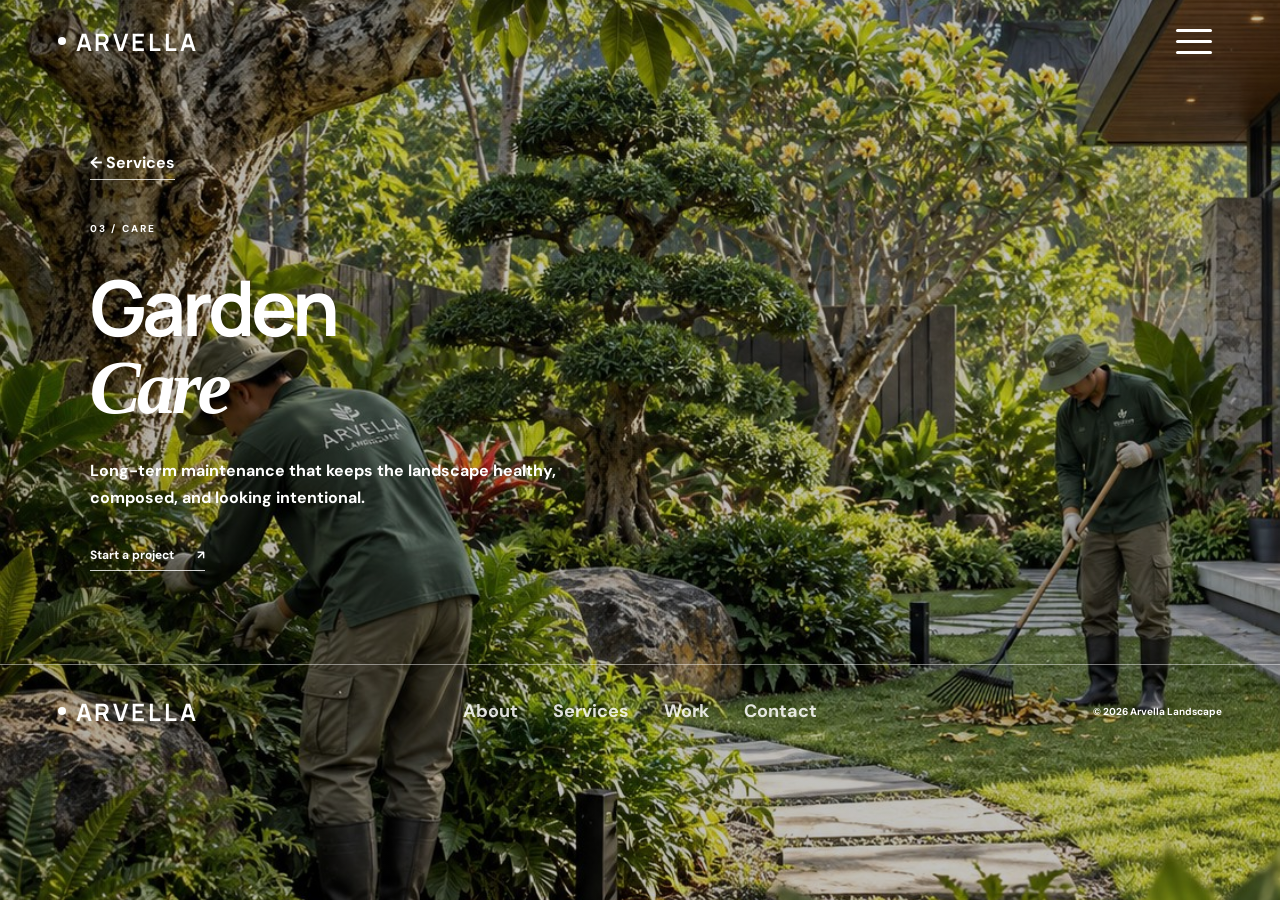
==== garden-care.html @ 7b5dc2e1 "Compensate background for Chrome toolbar viewport changes" ====
<!DOCTYPE html>
<html lang="en">
<head>
  <meta charset="UTF-8" />
  <meta name="viewport" content="width=device-width, initial-scale=1.0" />
  <meta name="description" content="Arvella Landscape — landscape design, build, and garden care." />
  <title>Garden Care — ARVELLA</title>
  <link rel="icon" type="image/png" sizes="1254x1254" href="favicon-leaf.png?v=2" />
  <link rel="preload" as="image" href="assets/images/garden-care-photo.jpg" fetchpriority="high" />
  <link rel="preconnect" href="https://fonts.googleapis.com">
  <link rel="preconnect" href="https://fonts.gstatic.com" crossorigin>
  <link href="https://fonts.googleapis.com/css2?family=DM+Sans:wght@400;500;600&family=Manrope:wght@500;600;700;800&display=swap" rel="stylesheet">
  <link rel="stylesheet" href="style.css?v=74" />
<style>
.design-page{
  background:transparent !important;
  position:relative;
  isolation:isolate;
}
.design-page::before{
  content:"";
  position:fixed;
  inset:0;
  width:100vw;
  height:100vh;
  height:100lvh;
  z-index:-2;
  background:
    linear-gradient(90deg,rgba(0,0,0,.32) 0%,rgba(0,0,0,.24) 35%,rgba(0,0,0,.24) 100%),
    url("assets/images/garden-care-photo.jpg") center center / cover no-repeat;
  pointer-events:none;
}
@supports (height: 100dvh) {
  .design-page::before {
    top: calc(100dvh - 100lvh);
  }
}
.design-page .nav{
  position:relative;
  color:var(--ink) !important;
  animation:none !important;
  animation-delay:0s !important;
  animation-duration:0s !important;
  opacity:1 !important;
  transform:none !important;
  transition:none !important;
  will-change:auto !important;
}
.design-page .nav .brand{color:#fff}
.design-page .design-content{padding:70px 7vw 100px;position:relative;z-index:1}
@media(max-width:800px){
  body.design-page{min-height:100svh;display:flex;flex-direction:column}
  .design-page .design-content{flex:1}
  .design-page footer{margin-top:32px;padding-top:20px}
}
.design-layout{display:grid;grid-template-columns:1fr 1fr;gap:7vw;align-items:center}
.design-layout img{width:100%;height:auto;display:block}
.design-layout h1{font:600 clamp(48px,6vw,90px)/1 var(--display);letter-spacing:-.05em;margin:30px 0}
.design-layout h1 em{font-family:var(--serif);font-weight:400}
.design-layout p{line-height:1.7;max-width:36em;margin-bottom:32px}
.design-page .design-back{display:inline-block;margin-bottom:40px;border-bottom:1px solid currentColor;padding-bottom:6px}
.design-page a{-webkit-tap-highlight-color:transparent}
@media(max-width:800px){.design-layout{grid-template-columns:1fr;gap:36px}.design-page .design-content{padding:35px 6vw 70px}}
body.design-page .nav,.design-page .nav .brand,.design-page .nav .menu-toggle{animation:none !important;animation-delay:0s !important;animation-duration:0s !important;transition:none !important;opacity:1 !important;transform:none !important;will-change:auto !important;}
.design-page,
.design-page .design-content,
.design-page .design-content * ,
.design-page footer,
.design-page footer *{
  color:#fff !important;
}
.design-page .design-back,
.design-page .text-link{
  border-color:rgba(255,255,255,.8) !important;
}
.design-page footer{
  border-top-color:rgba(255,255,255,.45) !important;
}
.design-page .menu-toggle span{
  background:#fff !important;
}
.design-page .nav,
.design-page .nav *,
.design-page .design-content,
.design-page .design-content *,
.design-page footer,
.design-page footer *{
  font-weight:700 !important;
}
</style>
</head>
<body class="design-page">
  

  <header class="nav" id="nav">
    <a class="brand" href="index.html#home"><span class="brand-dot"></span>ARVELLA</a>
    <nav class="desktop-menu">
      <a href="index.html#about">About</a>
      <a href="index.html#services">Services</a>
      <a href="index.html#work">Selected Work</a>
      <a href="index.html#contact">Contact</a>
    </nav>
    <a class="nav-cta" href="index.html#contact">Start a project <span>↗</span></a>
    <button class="menu-toggle" aria-label="Open menu"><span></span><span></span><span></span></button>
  </header>

  <div class="menu-panel" aria-hidden="true">
    <button class="menu-close" aria-label="Close menu"><span></span><span></span></button>
    <div class="menu-panel-links">
      <div class="menu-panel-item"><span>SERVICE AREA</span><b>↗</b></div>
      <div class="menu-panel-item"><span>PORTFOLIO</span><b>↗</b></div>
      <div class="menu-language">
        <button class="menu-globe" type="button" aria-expanded="false" aria-controls="language-options">
          <svg viewBox="0 0 24 24" aria-hidden="true" focusable="false">
          <circle cx="12" cy="12" r="9"></circle>
          <path d="M3 12h18M12 3c2.6 2.5 4 5.5 4 9s-1.4 6.5-4 9M12 3c-2.6 2.5-4 5.5-4 9s1.4 6.5 4 9M5.2 7.5h13.6M5.2 16.5h13.6"></path>
        </svg>
          <span>Languages</span>
          <span class="language-chevron" aria-hidden="true"></span>
        </button>
        <div class="language-options" id="language-options" aria-hidden="true" inert>
          <div class="language-options-inner">
            <button type="button" lang="en" data-language="id" aria-pressed="false">Indonesian</button>
            <button type="button" lang="en" data-language="en" aria-pressed="true">English</button>
          </div>
        </div>
      </div>
    </div>
  </div>

  <main class="design-content">
    <a class="design-back" href="index.html#services">← <span>Services</span></a>
    <div class="design-layout">
      <div>
        <p class="eyebrow">03 / <span>CARE</span></p>
        <h1>Garden<br><em>Care</em></h1>
        <p>Long-term maintenance that keeps the landscape healthy, composed, and looking intentional.</p>
        <a class="text-link" href="index.html#contact">Start a project <span>↗</span></a>
      </div>
    </div>
  </main>
  <footer>
    <a class="brand" href="index.html#home"><span class="brand-dot"></span>ARVELLA</a>
    <div class="footer-links"><a href="index.html#about">About</a><a href="index.html#services">Services</a><a href="index.html#work">Work</a><a href="https://wa.me/6285741951002?text=Halo%20Mutiara%20Garden%20%F0%9F%91%8B%0AMau%20konsultasi%20dong%2C%20bisa%20tolong%20dibantu%3F" target="_blank" rel="noopener noreferrer">Contact</a></div>
    <p>© 2026 Arvella Landscape</p>
  </footer>

  <script src="script.js?v=47"></script>
</body>
</html>
---- style.css ----
:root{
  --ink:#142018;--cream:#f2f0e8;--line:rgba(20,32,24,.18);--muted:#687168;
  --serif:Georgia,"Times New Roman",serif;--sans:"DM Sans",sans-serif;--display:"Manrope",sans-serif
}
*{box-sizing:border-box;margin:0;padding:0}
html{scroll-behavior:smooth}
body{background:var(--cream);color:var(--ink);font-family:var(--sans);overflow-x:clip}
a{color:inherit;text-decoration:none}
.nav{position:absolute;top:0;left:0;width:100%;height:82px;z-index:99999;display:flex;align-items:center;justify-content:space-between;padding:0 4.5vw;color:#fff}
.brand{font:900 24px var(--display);letter-spacing:.12em;display:flex;align-items:center;gap:10px;color:#fff}
.brand-dot{width:8px;height:8px;border-radius:50%;background:currentColor;display:inline-block}
.desktop-menu{display:flex;gap:42px;font-size:17px;font-weight:800}
.desktop-menu a,.footer-links a{color:#fff;opacity:.85;transition:.25s}footer .brand{color:#111}footer .footer-links a{color:#111;opacity:.85}
.desktop-menu a:hover,.footer-links a:hover{opacity:1}
.nav-cta{border:1px solid rgba(255,255,255,.7);border-radius:99px;padding:17px 30px;font-size:16px;font-weight:800}
.nav-cta span{margin-left:16px}
.menu-toggle{
  display:none;
  background:none;
  border:0;
  outline:none;
  box-shadow:none;
  -webkit-appearance:none;
  appearance:none;
  -webkit-tap-highlight-color:transparent;
  -webkit-touch-callout:none;
  user-select:none;
  -webkit-user-select:none;
}
.menu-toggle:focus,
.menu-toggle:active{
  outline:none;
  box-shadow:none;
  background:transparent;
}
.menu-panel{display:none}
.hero{height:100vh;min-height:680px;position:relative;color:#fff;display:flex;align-items:flex-end;padding:0 7vw 8vh;overflow:hidden}
.hero-image,.statement-bg,.project-img{background-position:center;background-size:cover}
.hero-image{position:absolute;inset:0;background-image:url("hero.jpg");background-position:center;background-size:cover;transform:scale(1.03)}
.hero-overlay{position:absolute;inset:0;background:linear-gradient(180deg,rgba(0,0,0,.12),rgba(0,0,0,.03) 45%,rgba(0,0,0,.30))}
.hero-content{position:relative;z-index:2;max-width:900px}
.eyebrow{font-size:10px;letter-spacing:.22em;font-weight:600;margin-bottom:25px}
.hero h1{font:700 clamp(65px,9vw,145px)/.86 var(--display);letter-spacing:-.065em}
.hero h1 em,.display-text span,.contact h2 em,.statement h2 em{font-family:var(--serif);font-weight:400}
.hero-copy{max-width:360px;font-size:14px;line-height:1.6;margin:30px 0}
.round-link{display:flex;align-items:center;gap:18px;width:max-content;font-size:12px;border-bottom:1px solid rgba(255,255,255,.65);padding-bottom:9px}
.round-link b{font-size:16px;font-weight:400}
.hero-meta{position:absolute;right:4.5vw;bottom:8vh;display:flex;gap:40px;font-size:10px;letter-spacing:.12em;opacity:.8}
.section{padding:145px 7vw}
.section-label{font-size:10px;letter-spacing:.2em;font-weight:600;color:var(--muted);margin-bottom:55px}
.intro-main{max-width:1050px;margin-left:auto}
.display-text{font:500 clamp(40px,6vw,88px)/1.04 var(--display);letter-spacing:-.055em}
.display-text span{color:#419428 !important}
.intro-bottom{display:flex;justify-content:space-between;gap:50px;margin-top:75px;padding-left:25%;border-top:1px solid var(--line);padding-top:28px}
.intro-bottom p{max-width:380px;color:var(--muted);font-size:14px;line-height:1.7}
.text-link{font-size:12px;height:max-content;border-bottom:1px solid var(--ink);padding-bottom:7px;white-space:nowrap}
.text-link span{margin-left:20px}
.services{background:#203a2a;color:#f2f0e8}
.services .section-label{color:#a8b0a8}
.service-grid{display:grid;grid-template-columns:repeat(3,1fr);border-top:1px solid rgba(242,240,232,.2)}
.service-card{min-height:510px;padding:35px;background:#314638;border-right:1px solid rgba(242,240,232,.2);position:relative;display:flex;flex-direction:column;justify-content:space-between}
.service-card:last-child{border-right:0}
.service-number{font-size:10px;opacity:.55}
.service-card h2{font:600 clamp(35px,4vw,62px)/.92 var(--display);letter-spacing:-.05em;margin-top:auto;transform:translateY(23px)}
.service-card h2 em{font:400 1.05em var(--serif)}
.service-card p{font-size:13px;line-height:1.7;max-width:300px;color:#b9c0b9;margin-top:35px}
.service-arrow{position:absolute;right:32px;top:32px;font-size:22px}
.service-card.featured{background:#314638}
.service-card.service-card-photo{
  background:#314638;
  isolation:isolate;
}
.service-card-image{
  position:absolute;
  top:0;
  left:0;
  width:100%;
  height:100%;
  object-fit:cover;
  object-position:center;
  z-index:0;
  pointer-events:none;
}
.service-card-photo > :not(.service-card-image){
  z-index:2;
}
.service-card-copy{
  position:relative;
  isolation:isolate;
  margin-top:auto;
}
/* Shade follows the copy, keeping the upper photograph unobscured. */
.service-card-copy::before{
  content:"";
  position:absolute;
  inset:-35px -35px -35px;
  background:linear-gradient(180deg,rgba(49,70,56,0) 0px,rgba(49,70,56,.96) 55px,#314638 115px);
  z-index:-1;
  pointer-events:none;
}
/* Desktop photos end near the top of the service titles. */
@media(min-width:801px){
  .service-card-image{height:55%}
  /* A narrow fade at the Build photo edge, independent of title wrapping. */
  .service-card-photo:nth-child(2)::after{
    content:"";
    position:absolute;
    left:0;
    right:0;
    top:calc(55% - 40px);
    height:40px;
    background:linear-gradient(180deg,rgba(49,70,56,0),rgba(49,70,56,.85));
    z-index:1;
    pointer-events:none;
  }
}
/* Mobile only: visible green shade concentrated behind the description text. */
@media(max-width:800px){
  .service-card-copy::before{
    inset:-22px -35px -35px;
    opacity:1;
    background:linear-gradient(
      180deg,
      rgba(49,70,56,0) 0%,
      rgba(49,70,56,.15) 24%,
      rgba(49,70,56,.62) 58%,
      rgba(49,70,56,.84) 100%
    );
  }

  .service-card p{
    position:relative;
    z-index:2;
    padding:10px 0 16px;
    text-shadow:0 1px 2px rgba(0,0,0,.18);
  }

  .service-card p::before{
    content:"";
    position:absolute;
    z-index:-1;
    left:-35px;
    right:-35px;
    top:-8px;
    bottom:-20px;
    background:rgba(49,70,56,.28);
    box-shadow:0 0 28px 16px rgba(49,70,56,.19);
    pointer-events:none;
  }
}
.work{padding-bottom:160px}
.work-head{display:flex;justify-content:space-between;align-items:end;margin-bottom:55px}
.work-head .section-label{margin:0}
.work-head>p{max-width:330px;color:var(--muted);font-size:13px;line-height:1.6}
.projects{display:grid;grid-template-columns:1.35fr 1fr;gap:45px}
.project{margin-bottom:30px}
.project-large{grid-row:span 2}
.project-img{height:430px;overflow:hidden;transition:transform .7s cubic-bezier(.2,.7,.2,1)}
.project-large .project-img{height:700px}
.project:hover .project-img{transform:scale(.985)}
.project-large:hover .project-img{transform:none}
.project-large .project-img{transition:none}
.projects .project:nth-child(2):hover .project-img,
.projects .project:nth-child(3):hover .project-img{transform:none}
.projects .project:nth-child(2) .project-img,
.projects .project:nth-child(3) .project-img{transition:none}
.img-one{background-image:url("assets/images/private-residence.avif?v=1")}
.img-two{background-image:url("assets/images/tropical-residence.jpg")}
.img-three{background-image:url("assets/images/modern-residence.jpg")}
.project-info{display:flex;justify-content:space-between;padding-top:15px;border-top:1px solid var(--line);margin-top:12px}
.project-info span{font-size:9px;letter-spacing:.15em;color:var(--muted)}
.project-info h3{font:600 20px var(--display);margin-top:7px}
.statement{height:90vh;min-height:620px;position:relative;color:#fff;display:flex;align-items:center;padding:7vw;overflow:hidden}
.statement-bg{position:absolute;inset:0;background-image:url("assets/images/statement-garden.jpg?v=7");background-position:center center;background-size:cover;background-color:#203a2a}
.statement-overlay{position:absolute;inset:0;background:transparent}
.statement-content{position:relative;z-index:2}
.statement .eyebrow{font-size:11px;margin-bottom:12px}
.statement h2{font:600 clamp(55px,8vw,125px)/.9 var(--display);letter-spacing:-.065em}
.statement h2 span,
.statement h2 em{display:block}
.contact{padding-bottom:110px}
.contact-main{display:grid;grid-template-columns:1.3fr .7fr;gap:10%;align-items:end}
.contact h2{font:600 clamp(60px,8.5vw,126px)/.88 var(--display);letter-spacing:-.065em}
.contact-main>div p{font-size:14px;line-height:1.7;color:var(--muted);max-width:310px;margin-bottom:35px}
.contact-button{display:flex;justify-content:space-between;gap:50px;width:100%;max-width:400px;border-bottom:1px solid var(--ink);padding-bottom:13px;font-size:12px}
footer{padding:30px 4.5vw;border-top:1px solid var(--line);display:grid;grid-template-columns:1fr 1fr 1fr;align-items:center}
.footer-links a{
  white-space:nowrap;
  -webkit-tap-highlight-color:transparent;
  tap-highlight-color:transparent;
  outline:none;
}
.footer-links{display:flex;gap:35px;justify-content:center;font-size:18px}
footer p{text-align:right;color:var(--muted);font-size:10px}
@media(max-width:800px){
 .desktop-menu,.nav-cta{display:none}.menu-toggle{display:flex !important;position:fixed !important;right:4.5vw !important;left:auto !important;top:13px !important;width:44px !important;height:56px !important;align-items:center !important;justify-content:center !important;flex-direction:column !important;gap:5px !important;margin:0 !important;padding:10px !important;z-index:100001 !important;transform:none !important}.menu-toggle span{display:block;width:24px;height:1px;background:#111!important}
 .hero{padding:0 6vw 7vh}.hero h1{font-size:18vw}.hero-meta{display:none}
 .display-text{font-size:7.5vw;line-height:1.02;}
 .section{padding:100px 6vw}.section-label{margin-bottom:35px}
 .intro-main{margin:0}.intro-bottom{padding-left:0;display:block;margin-top:45px}.text-link{display:inline-block;margin-top:28px}
 .service-grid{grid-template-columns:1fr}.service-card{width:100%;height:calc(88vw * 1.25);aspect-ratio:4 / 5;min-height:0;max-height:none;border-right:0;border-bottom:1px solid rgba(242,240,232,.2) }
 .projects{grid-template-columns:1fr;gap:45px}.project-large{grid-row:auto}.project-img,.project-large .project-img{width:100%;height:auto;aspect-ratio:4 / 5}
 .work-head{display:block}.work-head>p{margin-top:20px}.statement{height:75vh;padding:6vw}.contact-main{grid-template-columns:1fr;gap:60px}
 footer{grid-template-columns:1fr;gap:25px;margin-top:48px}.footer-links{justify-content:flex-start;flex-wrap:wrap}footer p{text-align:left}
.nav{color:#fff}
.brand{font:800 17px var(--display);color:#fff}
.desktop-menu a{color:inherit}
.menu-toggle span{background:#fff!important} 
.footer-links{gap:28px;font-size:17px}
}
@media screen and (min-width: 801px){
  .project-large .project-img{margin-top:130px}

  .desktop-menu,
  .nav-cta{display:none}

  .menu-panel{
    display:block;
    position:absolute;
    top:0;
    left:0;
    width:100%;
    height:0;
    background:rgba(250,250,250,.94);
    z-index:100000;
    overflow:hidden;
    opacity:1;
    pointer-events:none;
    transition:height .35s ease;
  }

  body.menu-open .menu-panel{
    height:clamp(270px,28vw,315px);
    pointer-events:auto;
  }

  body.menu-open.menu-closing .menu-panel{
    height:0;
    opacity:1;
    pointer-events:none;
    transition:height .5s ease;
  }

  .menu-toggle{
    display:flex;
    width:56px;
    height:56px;
    align-items:center;
    justify-content:center;
    flex-direction:column;
    gap:8px;
    background:none;
    border:0;
    cursor:pointer;
    padding:10px;
    position:absolute;
    top:13px;
    right:4.5vw;
    left:auto;
    margin:0;
    z-index:100001;
    opacity:1;
    visibility:visible;
  }

  .menu-toggle span{
    display:block;
    width:36px;
    height:3px;
    background:#fff!important;
    border-radius:2px;
  }

  body.menu-open .menu-toggle,
  body.menu-closing .menu-toggle{
    opacity:0;
    visibility:hidden;
    pointer-events:none;
  }

  body.menu-open .nav,
  body.menu-closing .nav{
    pointer-events:none;
  }

  body.menu-open .nav .brand,
  body.menu-closing .nav .brand{
    opacity:0;
    pointer-events:none;
  }

  .menu-panel::after{
    content:"";
    position:absolute;
    left:4.5vw;
    right:4.5vw;
    top:82px;
    height:1px;
    background:#142018;
    opacity:.85;
    z-index:1;
  }

  .menu-close{
    position:absolute;
    top:13px;
    right:4.5vw;
    width:56px;
    height:56px;
    border:0;
    outline:none;
    box-shadow:none;
    background:transparent;
    -webkit-appearance:none;
    appearance:none;
    -webkit-tap-highlight-color:transparent;
    cursor:pointer;
    z-index:2;
    opacity:0;
    visibility:hidden;
    transform:rotate(0deg);
  }

  .menu-close:focus,
  .menu-close:active{
    outline:none;
    box-shadow:none;
    background:transparent;
  }

  .menu-close span{
    position:absolute;
    left:10px;
    top:26px;
    width:36px;
    height:3px;
    border-radius:2px;
    background:#142018;
    transform-origin:center;
  }

  .menu-close span:first-child{transform:rotate(45deg)}
  .menu-close span:last-child{transform:rotate(-45deg)}

  .menu-panel-links{
    position:absolute;
    top:108px;
    left:4.5vw;
    right:4.5vw;
    display:flex;
    flex-direction:column;
    gap:22px;
  }

  .menu-panel-item{
    display:inline-flex;
    align-items:center;
    justify-content:flex-start;
    gap:10px;
    width:max-content;
    font:600 clamp(24px,2.5vw,38px)/1.1 var(--display);
    letter-spacing:-.025em;
    color:var(--ink);
    text-decoration:none;
    cursor:default;
  }

  .menu-panel-links b{
    display:inline-block;
    flex:none;
    min-width:0;
    text-align:left;
    font-family:Arial,Helvetica,sans-serif;
    font-size:.75em;
    font-weight:400;
    line-height:1;
    color:#142018;
    opacity:1;
    visibility:visible;
  }

  .menu-language{
    width:max-content;
    margin-top:-2px;
    font:500 18px/1.2 var(--display);
    color:#142018;
  }

  .menu-globe{
    display:flex;
    align-items:center;
    gap:8px;
    width:max-content;
    margin:0;
    padding:0;
    border:0;
    background:transparent;
    color:inherit;
    font:inherit;
    cursor:pointer;
  }

  .language-chevron{
    display:block;
    flex:none;
    width:8px;
    height:8px;
    margin-left:2px;
    border-right:1.5px solid currentColor;
    border-bottom:1.5px solid currentColor;
    transform:translateY(-2px) rotate(45deg);
    transition:transform .28s ease;
  }

  .menu-globe[aria-expanded="true"] .language-chevron{
    transform:translateY(2px) rotate(225deg);
  }

  .menu-globe,
  .language-options button{
    -webkit-appearance:none;
    appearance:none;
    -webkit-tap-highlight-color:transparent;
    -webkit-touch-callout:none;
    user-select:none;
    touch-action:manipulation;
  }

  .menu-globe:focus-visible,
  .language-options button:focus-visible{
    outline:1px solid currentColor;
    outline-offset:3px;
  }

  .menu-globe:focus:not(:focus-visible),
  .language-options button:focus:not(:focus-visible){
    outline:none;
    box-shadow:none;
  }

  .language-options button:active{
    background:transparent;
    color:inherit;
  }

  .language-options{
    display:grid;
    grid-template-rows:0fr;
    margin-left:28px;
    opacity:0;
    visibility:hidden;
    transform:translateY(-8px);
    transition:grid-template-rows .28s ease, opacity .28s ease,
      transform .28s ease, visibility 0s .28s;
  }

  .language-options-inner{
    min-height:0;
    overflow:hidden;
  }

  .language-options button{
    display:block;
    width:100%;
    border:0;
    background:transparent;
    color:inherit;
    text-align:left;
    padding:5px 0;
    font:inherit;
    font-size:90%;
    cursor:pointer;
  }

  .language-options button:first-child{margin-top:8px}

  .menu-language.is-open .language-options{
    grid-template-rows:1fr;
    opacity:1;
    visibility:visible;
    transform:translateY(0);
    transition-delay:0s;
  }

  body.menu-open .menu-panel.languages-open{
    height:calc(clamp(270px,28vw,315px) + 45px);
  }

  body.menu-open.menu-closing .menu-panel.languages-open{height:0}

  @media (prefers-reduced-motion: reduce){
    .language-options{transition:none;transform:none}
    .language-chevron{transition:none}
  }

  .menu-globe svg{
    display:block;
    flex:none;
    width:20px;
    height:20px;
    fill:none;
    stroke:currentColor;
    stroke-width:1.6;
    stroke-linecap:round;
    stroke-linejoin:round;
  }

  .menu-panel-item:last-child{
    position:relative;
    padding-bottom:14px;
  }

  .menu-panel-item:last-child::after{
    content:"";
    position:absolute;
    left:0;
    bottom:0;
    width:190px;
    height:1px;
    background:#142018;
    opacity:.85;
  }

  body.menu-open .menu-close{
    opacity:1;
    visibility:visible;
  }

  body.menu-open.menu-closing .menu-close{
    opacity:1;
    visibility:visible;
    animation:menuCloseShrink .18s ease-in forwards;
    pointer-events:none;
    transform-origin:center;
  }


  .hero h1{font-size: 180px !important;line-height: .82}
  .hero .eyebrow{font-size: 18px; margin-bottom: 35px}
  .hero-copy{max-width: 500px;font-size: 18px; line-height: 1.65;margin: 38px 0}
  .round-link{font-size:18px;font-weight:700}
  .section-label{font-size:14px}
  .work-head > p{font-size:17px;line-height:1.6}
  .hero-meta{position:absolute;right:5vw;bottom:7vh;display:flex;flex-direction:column;align-items:center;gap:0;font-family:var(--display);font-size:16px;font-weight:700;letter-spacing:.06em;opacity:1}
  .location-title{display:block;text-align:center;white-space:nowrap}
  .location-year{display:flex;align-items:center;justify-content:center;gap:8px;margin-top:7px;font-size:.75em;letter-spacing:.08em;white-space:nowrap}
  .location-year i{display:block;width:22px;height:1px;background:currentColor;opacity:.7}
  .intro-bottom{padding-left:0}
  .project-info span{font-size:12px;}
  .project-info h3{font-size:22px}
  .service-number{font-size:14px;opacity:.8}
  .service-card p{font-size:16px;line-height:1.7}
  .statement h2{font-size:105px}
  .statement .eyebrow{font-size:16.5px;font-weight:800;letter-spacing:.18em}
  .contact h2{font-size:112px}
}
/* NAVBAR DROP-IN ANIMATION */

.nav{
  animation:navDrop .9s ease-out 0.5s both;
  will-change:transform, opacity}

@keyframes navDrop{
  from{
    opacity:0;
    transform:translateY(-80px)}

  to{
    opacity:1;
    transform:translateY(0)}
}


/* HERO TEXT SPLIT ANIMATION */

.hero-line{
  display:block}

.hero-left{
  opacity:0;
  transform:translateX(-100px);
  animation:heroFromLeft 1.3s ease-out 0.5s both;
  will-change:transform, opacity}

.hero-right{
  opacity:0;
  transform:translateX(100px);
  animation:heroFromRight 1.3s ease-out 0.5s both;
  will-change:transform, opacity}

@keyframes heroFromLeft{
  from{
    opacity:0;
    transform:translateX(-100px)}

  to{
    opacity:1;
    transform:translateX(0)}
}

@keyframes heroFromRight{
  from{
    opacity:0;
    transform:translateX(100px)}

  to{
    opacity:1;
    transform:translateX(0)}
}


/* REDUCE MOTION */

@media (prefers-reduced-motion: reduce){
  .nav,
  .hero-left,
  .hero-right{
    opacity:1;
    transform:none;
    animation:none}
}
/* PHILOSOPHY ONE-TIME REVEAL */

.intro-main .display-text{
  opacity:0;
  transform:translateY(70px);
  transition:opacity 2.5s ease-out, transform 1.8s ease-out}

.intro-main .display-text.is-visible{
  opacity:1;
  transform:translateY(0)
}
/* SERVICE CARDS ONE-TIME REVEAL */

.service-card{
  opacity:1;
  transform:translateY(0);
  scale:1;
  cursor:pointer;
  user-select:none;
  -webkit-user-select:none;
  -webkit-touch-callout:none;
  -webkit-tap-highlight-color:transparent;
  transition:scale .18s ease-out, box-shadow .18s ease-out;
}

.service-card.is-pressed{
  scale:1.035;
  box-shadow:0 18px 40px rgba(0,0,0,.35);
  z-index:2;
}

.service-card:focus-visible{
  outline:2px solid currentColor;
  outline-offset:4px;
}

/* Only hide cards after JavaScript has successfully installed the observer. */
#services.services-reveal-ready .service-card:not(.is-visible){
  opacity:0;
  transform:translateY(70px);
}

#services.services-reveal-ready .service-card.is-visible{
  opacity:1;
  transform:translateY(0);
  transition:opacity 2.2s ease-out, transform 2.2s ease-out,
    scale .18s ease-out, box-shadow .18s ease-out;
}

@media (prefers-reduced-motion: reduce){
  #services.services-reveal-ready .service-card:not(.is-visible),
  #services.services-reveal-ready .service-card.is-visible{
    opacity:1;
    transform:none;
    transition:none;
  }
}

@media (prefers-reduced-motion: reduce){
  .service-card{transition:none;}
  .service-card.is-pressed{scale:1;}
}


/* Mobile menu + Indonesian line grouping */
@media(max-width:800px){
  .menu-panel{
    display:block;
    position:absolute;
    top:0;
    left:0;
    width:100%;
    height:0;
    background:rgba(250,250,250,.94);
    z-index:100000;
    overflow:hidden;
    pointer-events:none;
    transition:height .35s ease;
  }
  body.menu-open .menu-panel{
    height:188px;
    pointer-events:auto;
  }
  body.menu-open.menu-closing .menu-panel{
    height:0;
    pointer-events:none;
    transition:height .5s ease;
  }
  body.menu-open .menu-toggle,
  body.menu-closing .menu-toggle,
  body.menu-open .nav .brand,
  body.menu-closing .nav .brand{
    opacity:0;
    visibility:hidden;
    pointer-events:none;
  }
  .menu-panel::after{
    content:"";
    position:absolute;
    left:4.5vw;
    right:4.5vw;
    top:64px;
    height:1px;
    background:#142018;
    opacity:.85;
  }
  .menu-close{
    position:absolute;
    top:19px;
    right:4.5vw;
    width:44px;
    height:44px;
    border:0;
    background:transparent;
    z-index:2;
    opacity:0;
    visibility:hidden;
  }
  body.menu-open .menu-close{opacity:1;visibility:visible}
  body.menu-open.menu-closing .menu-close{
    animation:menuCloseShrink .18s ease-in forwards;
    pointer-events:none;
    transform-origin:center;
  }
  .menu-close span{
    position:absolute;
    left:10px;
    top:21px;
    width:24px;
    height:1.5px;
    background:#142018;
    transform-origin:center;
  }
  .menu-close span:first-child{transform:rotate(45deg)}
  .menu-close span:last-child{transform:rotate(-45deg)}
  .menu-panel-links{
    position:absolute;
    top:82px;
    left:4.5vw;
    right:4.5vw;
    display:flex;
    flex-direction:column;
    gap:18px;
  }
  .menu-panel-item{
    display:inline-flex;
    align-items:center;
    gap:8px;
    width:max-content;
    font:600 16px/1.1 var(--display);
    color:var(--ink);
    -webkit-tap-highlight-color:transparent;
    tap-highlight-color:transparent;
    outline:none;
  }

  .menu-panel-item:focus,
  .menu-panel-item:active{
    outline:none;
    box-shadow:none;
    background:transparent;
  }
  .menu-panel-links b{font:400 12px/1 Arial,Helvetica,sans-serif}
  .menu-language{
    width:max-content;
    margin-top:-2px;
    font:500 14px/1.2 var(--display);
    color:#142018;
  }
  .menu-globe{
    display:flex;
    align-items:center;
    gap:7px;
    width:max-content;
    padding:0;
    border:0;
    background:transparent;
    color:inherit;
    font:inherit;
  }
  .menu-globe svg{width:12px;height:12px;fill:none;stroke:currentColor;stroke-width:1.6}
  .language-chevron{
    width:7px;height:7px;border-right:1.5px solid currentColor;border-bottom:1.5px solid currentColor;
    transform:translateY(-2px) rotate(45deg);transition:transform .28s ease;
  }
  .menu-globe[aria-expanded="true"] .language-chevron{transform:translateY(2px) rotate(225deg)}
  .language-options{display:grid;grid-template-rows:0fr;opacity:0;transition:grid-template-rows .28s ease,opacity .2s ease}
  .language-options-inner{overflow:hidden;display:flex;flex-direction:column;align-items:flex-start;gap:8px}
  .menu-language.is-open .language-options{grid-template-rows:1fr;opacity:1;margin-top:10px}
  .language-options button{border:0;background:transparent;padding:0;font:500 12px/1.2 var(--display);color:#142018}
  body.menu-open .menu-panel.languages-open{height:232px}
  body.menu-open.menu-closing .menu-panel.languages-open{height:0}
  .menu-close,.menu-globe,.language-options button{
    -webkit-tap-highlight-color:transparent;
    touch-action:manipulation;
  }
  .menu-close:focus:not(:focus-visible),
  .menu-globe:focus:not(:focus-visible),
  .language-options button:focus:not(:focus-visible){outline:none}

}

/* Keep complete Indonesian phrases together at both layout breakpoints. */
/* English statement enlargement: desktop only. Mobile keeps the original sizing. */
@media(min-width:801px){
  html:not([lang="id"]) .statement h2{font-size:clamp(118px,9.8vw,150px)}
  html:not([lang="id"]) .statement .eyebrow{
    font-size:24px;
    font-weight:900 !important;
    letter-spacing:.14em;
    -webkit-text-stroke:.35px #fff;
  }
  html[lang="id"] .statement h2{
    font-size:clamp(140px,11.6vw,140px);
    line-height:.88;
  }
  html[lang="id"] .statement h2 em{
    margin-top:.12em;
  }
  html[lang="id"] .statement .eyebrow{
    font-size:24px;
    font-weight:900 !important;
    letter-spacing:.14em;
    -webkit-text-stroke:.35px #fff;
  }
}

/* Statement eyebrow: solid white and bold on desktop + mobile. */
.statement .eyebrow{
  color:#fff !important;
  font-family:var(--display);
  font-weight:800 !important;
  letter-spacing:.16em;
  text-shadow:0 1px 2px rgba(0,0,0,.22);
  -webkit-text-stroke:.2px #fff;
}

html[lang="id"] .statement h2{font-size:clamp(29.96px,11.449vw,112.35px)}
html[lang="id"] .statement-phrase{white-space:nowrap}
html[lang="id"] .statement-phrase > span{display:inline}
html[lang="id"] .contact h2{min-width:0;font-size:clamp(40px,9vw,124px)}
html[lang="id"] .contact-title-line,
html[lang="id"] .contact h2 em{white-space:nowrap}
@media(max-width:800px){
  html[lang="id"] .contact h2{font-size:clamp(40px,13.8vw,98px);line-height:.92}
}

/* Keep the separators legible in both languages. */
.hero .hero-separator{
  display:inline-block;
  font-size:1.6em;
  font-weight:800;
  line-height:0;
  vertical-align:-.06em;
  letter-spacing:0;
}
  @keyframes menuCloseShrink{
    from{
      transform:scale(1);
      opacity:1;
    }
    to{
      transform:scale(0);
      opacity:0;
    }
  }

@media(prefers-reduced-motion:reduce){
  body.menu-open.menu-closing .menu-close{animation:none}
}


/* Mobile: bring the statement eyebrow closer to the headline without moving the headline. */
@media(max-width:800px){
  .statement .eyebrow{
    transform:translateY(8.5px);
  }
}
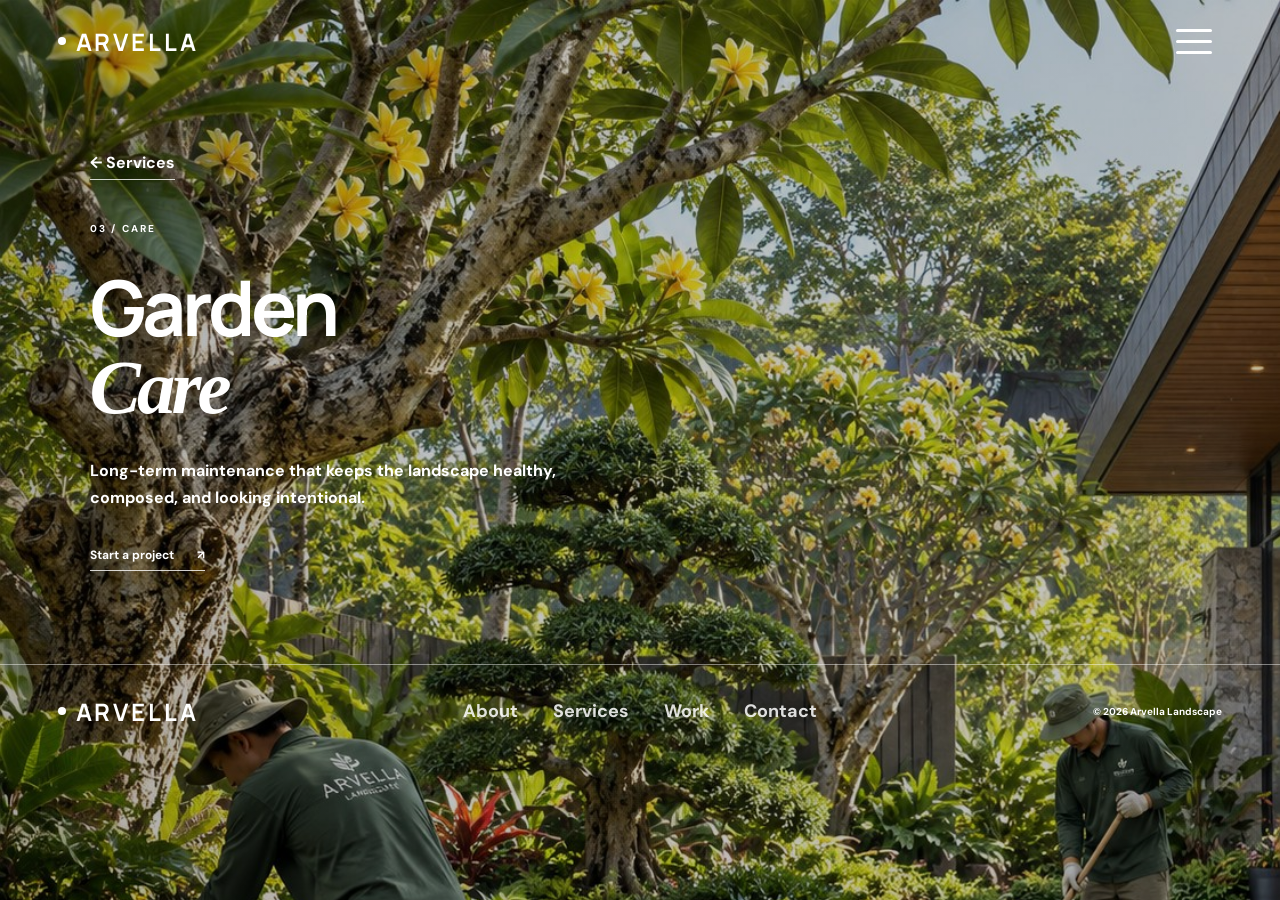
==== commit 29aae862: "Keep service background crop fixed across Chrome toolbar states" ====
--- a/garden-care.html
+++ b/garden-care.html
@@ -20,20 +20,15 @@
 .design-page::before{
   content:"";
   position:fixed;
-  inset:0;
+  top:0;
+  left:0;
   width:100vw;
-  height:100vh;
   height:100lvh;
   z-index:-2;
   background:
     linear-gradient(90deg,rgba(0,0,0,.32) 0%,rgba(0,0,0,.24) 35%,rgba(0,0,0,.24) 100%),
-    url("assets/images/garden-care-photo.jpg") center center / cover no-repeat;
+    url("assets/images/garden-care-photo.jpg") center top / cover no-repeat;
   pointer-events:none;
-}
-@supports (height: 100dvh) {
-  .design-page::before {
-    top: calc(100dvh - 100lvh);
-  }
 }
 .design-page .nav{
   position:relative;
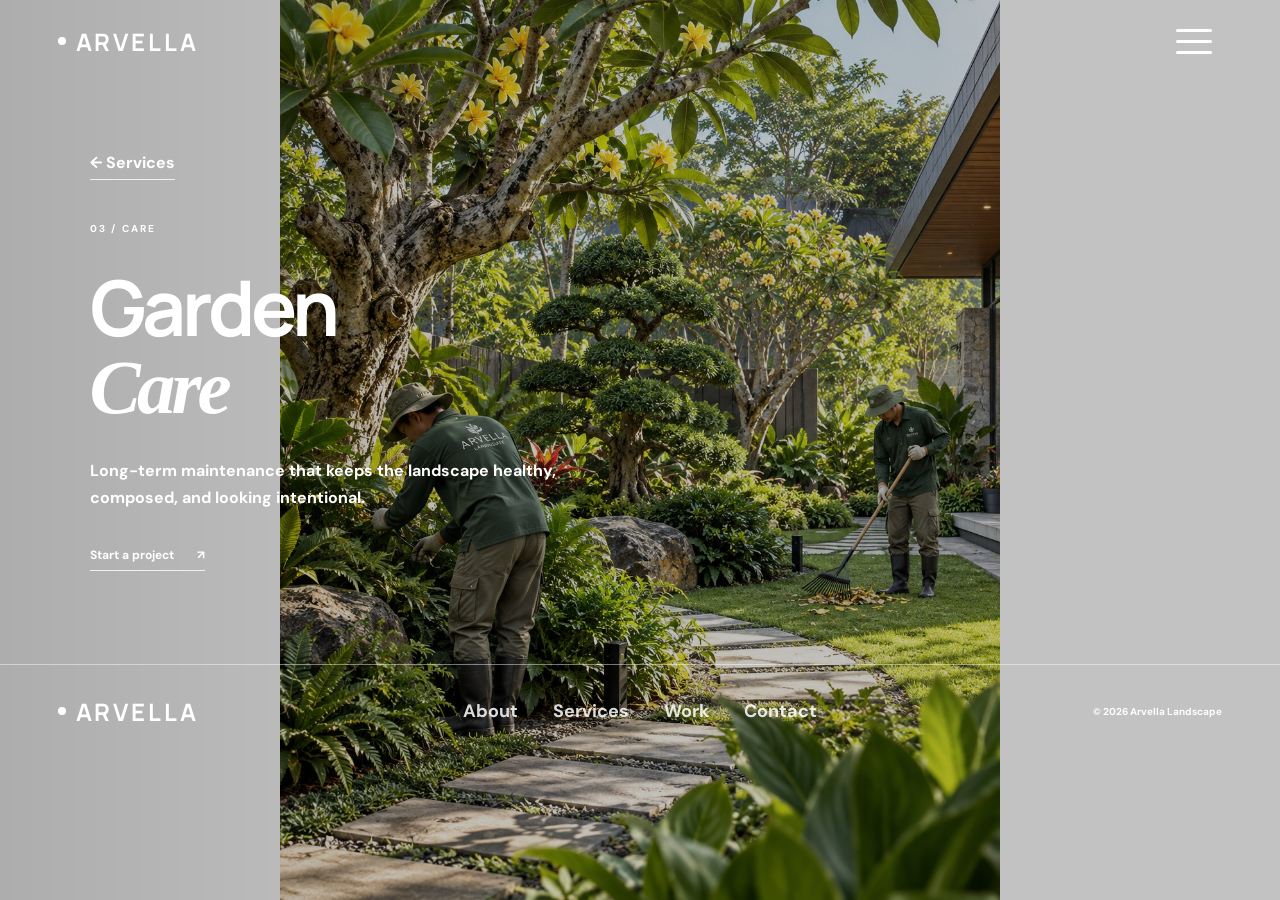
==== commit ddffd415: "Lock service background image size to large viewport" ====
--- a/garden-care.html
+++ b/garden-care.html
@@ -23,11 +23,15 @@
   top:0;
   left:0;
   width:100vw;
+  height:100vh;
   height:100lvh;
   z-index:-2;
-  background:
+  background-image:
     linear-gradient(90deg,rgba(0,0,0,.32) 0%,rgba(0,0,0,.24) 35%,rgba(0,0,0,.24) 100%),
-    url("assets/images/garden-care-photo.jpg") center top / cover no-repeat;
+    url("assets/images/garden-care-photo.jpg");
+  background-position:center, center top;
+  background-size:100% 100%, auto 100lvh;
+  background-repeat:no-repeat, no-repeat;
   pointer-events:none;
 }
 .design-page .nav{
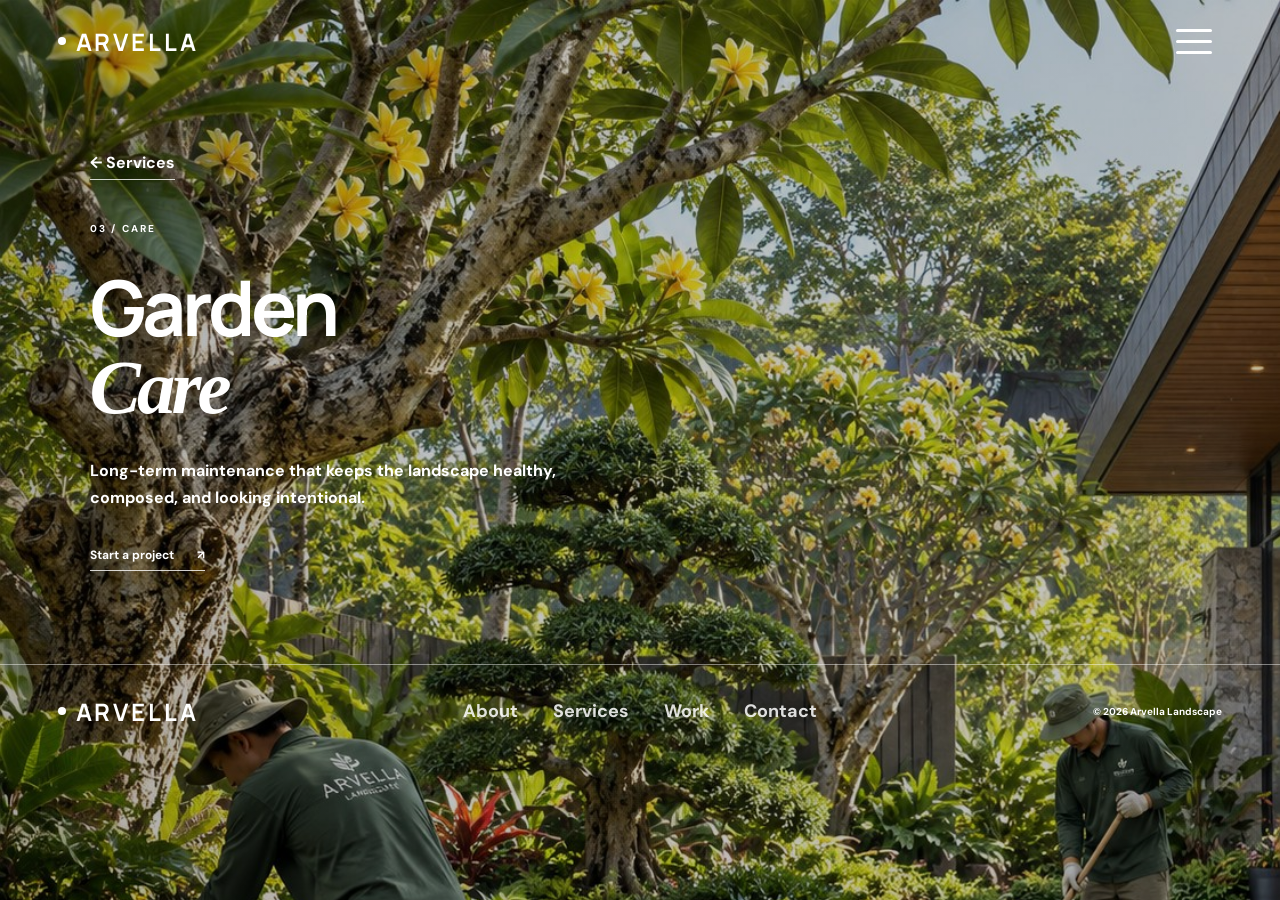
==== commit cb72f8a4: "Lock mobile background scale while preserving desktop cover" ====
--- a/garden-care.html
+++ b/garden-care.html
@@ -30,7 +30,7 @@
     linear-gradient(90deg,rgba(0,0,0,.32) 0%,rgba(0,0,0,.24) 35%,rgba(0,0,0,.24) 100%),
     url("assets/images/garden-care-photo.jpg");
   background-position:center, center top;
-  background-size:100% 100%, auto 100lvh;
+  background-size:100% 100%, cover;
   background-repeat:no-repeat, no-repeat;
   pointer-events:none;
 }
@@ -48,6 +48,7 @@
 .design-page .nav .brand{color:#fff}
 .design-page .design-content{padding:70px 7vw 100px;position:relative;z-index:1}
 @media(max-width:800px){
+  .design-page::before{background-size:100% 100%, auto 100lvh}
   body.design-page{min-height:100svh;display:flex;flex-direction:column}
   .design-page .design-content{flex:1}
   .design-page footer{margin-top:32px;padding-top:20px}
